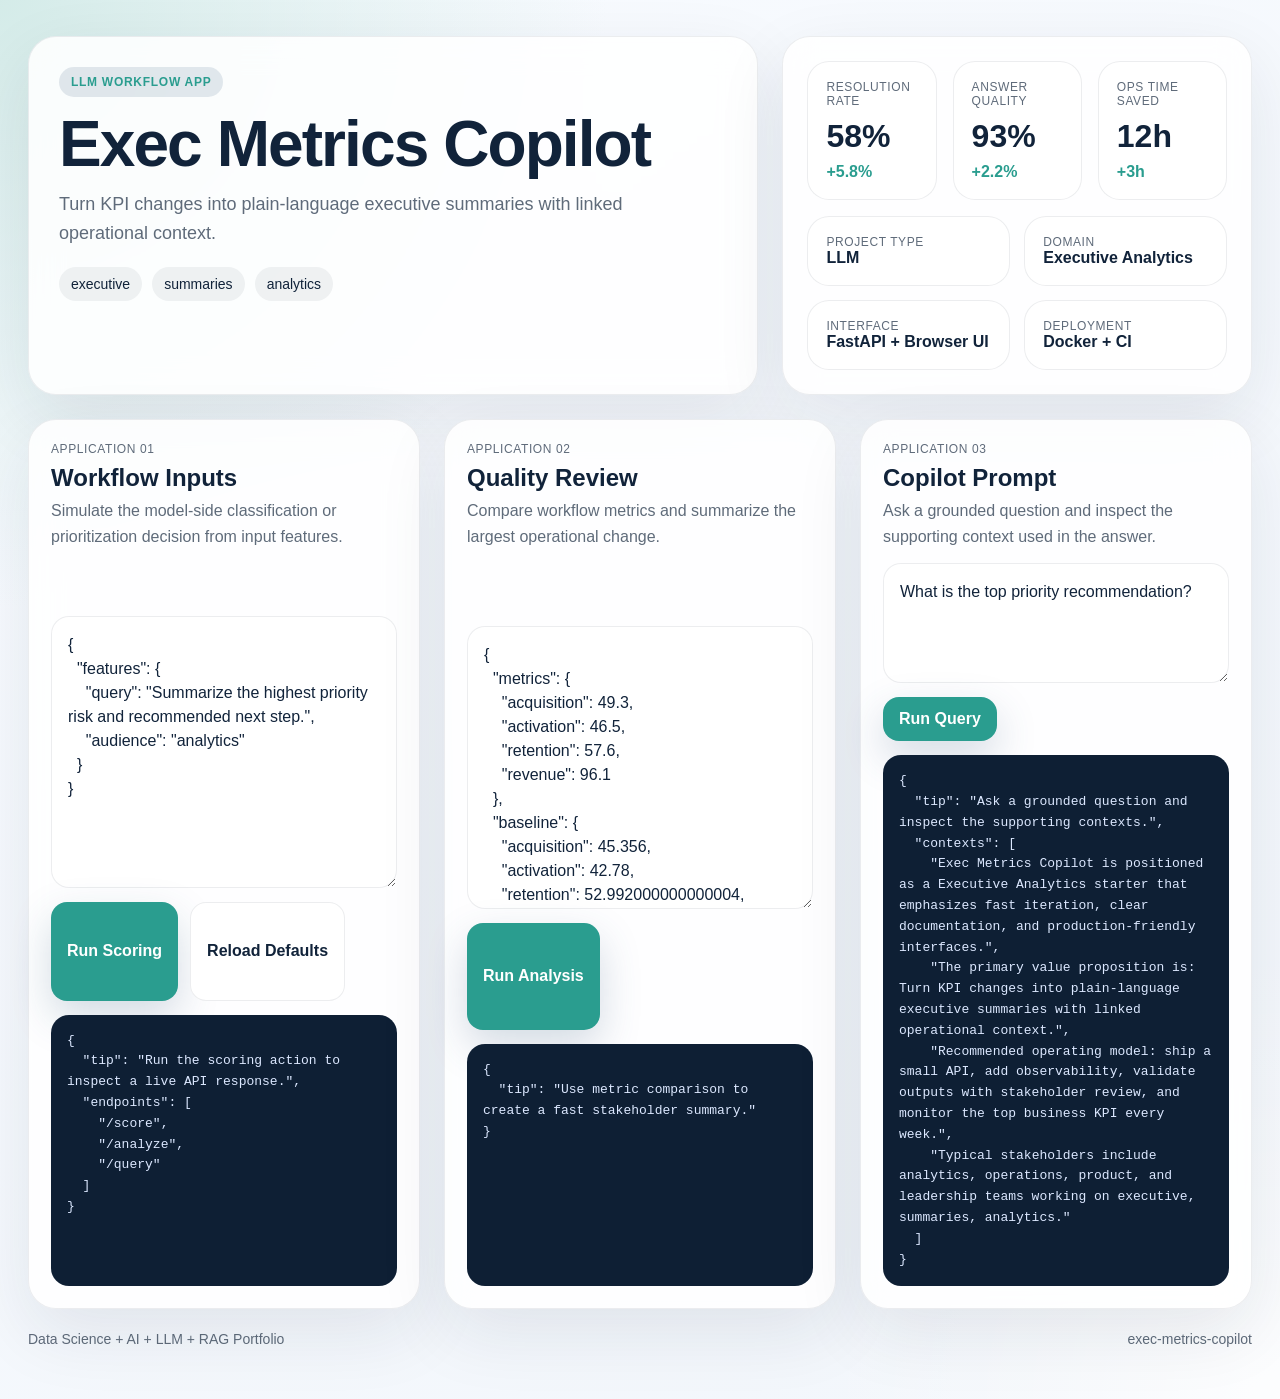
==== src/app/web/index.html @ 5b724ff5 "Publish production-ready portfolio project" ====
<!doctype html>
        <html lang="en">
        <head>
          <meta charset="utf-8">
          <meta name="viewport" content="width=device-width, initial-scale=1">
          <title>Exec Metrics Copilot</title>
          <link rel="stylesheet" href="./styles.css">
          <style>:root { --accent: #2a9d8f; }</style>
        </head>
        <body>
          <div class="page">
            <section class="hero">
              <div class="panel hero-copy">
                <span class="eyebrow">LLM Workflow App</span>
                <h1 id="project-title">Exec Metrics Copilot</h1>
                <p id="project-summary" class="lead">Turn KPI changes into plain-language executive summaries with linked operational context.</p>
                <ul id="project-tags" class="tag-list">
                  <li>executive</li><li>summaries</li><li>analytics</li>
                </ul>
              </div>
              <div class="panel hero-side">
                <div class="metric-grid">
                  <article class='card'><span>Resolution Rate</span><strong>58%</strong><em>+5.8%</em></article>
<article class='card'><span>Answer Quality</span><strong>93%</strong><em>+2.2%</em></article>
<article class='card'><span>Ops Time Saved</span><strong>12h</strong><em>+3h</em></article>
                </div>
                <div class="mini-grid">
                  <article class='mini-card'><span>Project Type</span><strong>LLM</strong></article><article class='mini-card'><span>Domain</span><strong>Executive Analytics</strong></article><article class='mini-card'><span>Interface</span><strong>FastAPI + Browser UI</strong></article><article class='mini-card'><span>Deployment</span><strong>Docker + CI</strong></article>
                </div>
              </div>
            </section>
            <section class="app-grid">
              <article class="panel module">
                <div class="module-header">
                  <span>Application 01</span>
                  <h2>Workflow Inputs</h2>
                  <p>Simulate the model-side classification or prioritization decision from input features.</p>
                </div>
                <textarea id="score-input"></textarea>
                <div class="button-row">
                  <button id="run-score">Run Scoring</button>
                  <button id="load-defaults" class="secondary" type="button">Reload Defaults</button>
                </div>
                <pre id="score-output"></pre>
              </article>
              <article class="panel module">
                <div class="module-header">
                  <span>Application 02</span>
                  <h2>Quality Review</h2>
                  <p>Compare workflow metrics and summarize the largest operational change.</p>
                </div>
                <textarea id="analyze-input"></textarea>
                <div class="button-row">
                  <button id="run-analyze">Run Analysis</button>
                </div>
                <pre id="analyze-output"></pre>
              </article>
              <article class="panel module">
                <div class="module-header">
                  <span>Application 03</span>
                  <h2>Copilot Prompt</h2>
                  <p>Ask a grounded question and inspect the supporting context used in the answer.</p>
                </div>
                <textarea id="query-input" class="query-input"></textarea>
                <div class="button-row">
                  <button id="run-query">Run Query</button>
                </div>
                <pre id="query-output"></pre>
              </article>
            </section>
            <footer class="footer">
              <span>Data Science + AI + LLM + RAG Portfolio</span>
              <span>exec-metrics-copilot</span>
            </footer>
          </div>
          <script id="bootstrap-data" type="application/json">{"project": {"slug": "exec-metrics-copilot", "title": "Exec Metrics Copilot", "project_type": "llm", "domain": "Executive Analytics", "summary": "Turn KPI changes into plain-language executive summaries with linked operational context.", "tags": ["executive", "summaries", "analytics"]}, "sample_features": {"query": "Summarize the highest priority risk and recommended next step.", "audience": "analytics"}, "sample_metrics": {"acquisition": 49.3, "activation": 46.5, "retention": 57.6, "revenue": 96.1}, "sample_query": "What is the top priority recommendation?", "knowledge_base": ["Exec Metrics Copilot is positioned as a Executive Analytics starter that emphasizes fast iteration, clear documentation, and production-friendly interfaces.", "The primary value proposition is: Turn KPI changes into plain-language executive summaries with linked operational context.", "Recommended operating model: ship a small API, add observability, validate outputs with stakeholder review, and monitor the top business KPI every week.", "Typical stakeholders include analytics, operations, product, and leadership teams working on executive, summaries, analytics."], "dashboard_metrics": [{"label": "Resolution Rate", "value": "58%", "delta": "+5.8%"}, {"label": "Answer Quality", "value": "93%", "delta": "+2.2%"}, {"label": "Ops Time Saved", "value": "12h", "delta": "+3h"}]}</script>
          <script src="./app.js"></script>
        </body>
        </html>
---- src/app/web/styles.css ----
:root {
  --accent: #3d5a80;
  --accent-soft: rgba(61, 90, 128, 0.14);
  --bg: #f2f6fb;
  --card: rgba(255, 255, 255, 0.86);
  --line: rgba(16, 32, 51, 0.08);
  --ink: #11233a;
  --muted: #5f6b7a;
  --success: #2a9d8f;
}
* { box-sizing: border-box; }
html, body { margin: 0; min-height: 100%; }
body {
  font-family: "Avenir Next", "Segoe UI", sans-serif;
  color: var(--ink);
  background:
    radial-gradient(circle at top left, color-mix(in srgb, var(--accent) 20%, white), transparent 32%),
    radial-gradient(circle at bottom right, rgba(255,255,255,0.82), transparent 24%),
    linear-gradient(145deg, #f8fbff, var(--bg));
}
.page {
  max-width: 1320px;
  margin: 0 auto;
  padding: 36px 28px 52px;
}
.hero {
  display: grid;
  grid-template-columns: 1.4fr 0.9fr;
  gap: 24px;
  margin-bottom: 24px;
}
.panel {
  background: var(--card);
  border: 1px solid var(--line);
  border-radius: 28px;
  box-shadow: 0 24px 70px rgba(17, 35, 58, 0.09);
  backdrop-filter: blur(16px);
}
.hero-copy {
  padding: 30px;
}
.eyebrow {
  display: inline-flex;
  align-items: center;
  gap: 8px;
  padding: 8px 12px;
  background: var(--accent-soft);
  color: var(--accent);
  border-radius: 999px;
  text-transform: uppercase;
  letter-spacing: 0.06em;
  font-size: 12px;
  font-weight: 700;
}
h1 {
  margin: 16px 0 14px;
  font-size: clamp(2.2rem, 5vw, 4rem);
  line-height: 0.98;
  letter-spacing: -0.03em;
}
.lead {
  font-size: 18px;
  line-height: 1.65;
  color: var(--muted);
  max-width: 60ch;
  margin: 0;
}
.tag-list {
  display: flex;
  flex-wrap: wrap;
  gap: 10px;
  list-style: none;
  margin: 18px 0 0;
  padding: 0;
}
.tag-list li {
  padding: 9px 12px;
  border-radius: 999px;
  background: rgba(17, 35, 58, 0.06);
  color: var(--ink);
  font-size: 14px;
}
.hero-side {
  padding: 24px;
  display: grid;
  gap: 16px;
  align-content: space-between;
}
.metric-grid {
  display: grid;
  grid-template-columns: repeat(3, minmax(0, 1fr));
  gap: 16px;
}
.metric-card,
.mini-card,
.card {
  background: white;
  border: 1px solid var(--line);
  border-radius: 22px;
  padding: 18px;
}
.metric-card span,
.card span,
.mini-card span,
.module-header span {
  display: block;
  color: var(--muted);
  text-transform: uppercase;
  letter-spacing: 0.05em;
  font-size: 12px;
}
.metric-card strong,
.card strong {
  display: block;
  font-size: 32px;
  margin-top: 10px;
}
.metric-card em,
.card em {
  display: inline-block;
  margin-top: 8px;
  font-style: normal;
  color: var(--accent);
  font-weight: 700;
}
.mini-grid {
  display: grid;
  grid-template-columns: repeat(2, minmax(0, 1fr));
  gap: 14px;
}
.app-grid {
  display: grid;
  grid-template-columns: repeat(3, minmax(0, 1fr));
  gap: 24px;
}
.module {
  padding: 22px;
  display: grid;
  gap: 14px;
}
.module-header h2 {
  margin: 8px 0 6px;
  font-size: 24px;
}
.module-header p {
  margin: 0;
  color: var(--muted);
  line-height: 1.6;
}
textarea, input, button {
  font: inherit;
}
textarea {
  width: 100%;
  min-height: 220px;
  resize: vertical;
  border: 1px solid var(--line);
  border-radius: 18px;
  padding: 16px;
  background: rgba(255,255,255,0.92);
  color: var(--ink);
  line-height: 1.5;
}
.query-input {
  min-height: 120px;
}
button {
  border: 0;
  border-radius: 16px;
  background: var(--accent);
  color: white;
  padding: 13px 16px;
  font-weight: 700;
  cursor: pointer;
  box-shadow: 0 16px 40px rgba(61, 90, 128, 0.22);
}
button.secondary {
  background: white;
  color: var(--ink);
  border: 1px solid var(--line);
  box-shadow: none;
}
.button-row {
  display: flex;
  gap: 12px;
  flex-wrap: wrap;
}
pre {
  margin: 0;
  white-space: pre-wrap;
  word-break: break-word;
  background: #0e1f34;
  color: #dce8ff;
  border-radius: 18px;
  padding: 16px;
  min-height: 180px;
  font-size: 13px;
  line-height: 1.6;
  overflow: auto;
}
.footer {
  display: flex;
  justify-content: space-between;
  margin-top: 22px;
  color: var(--muted);
  font-size: 14px;
}
@media (max-width: 1080px) {
  .hero, .app-grid { grid-template-columns: 1fr; }
  .metric-grid { grid-template-columns: 1fr; }
}
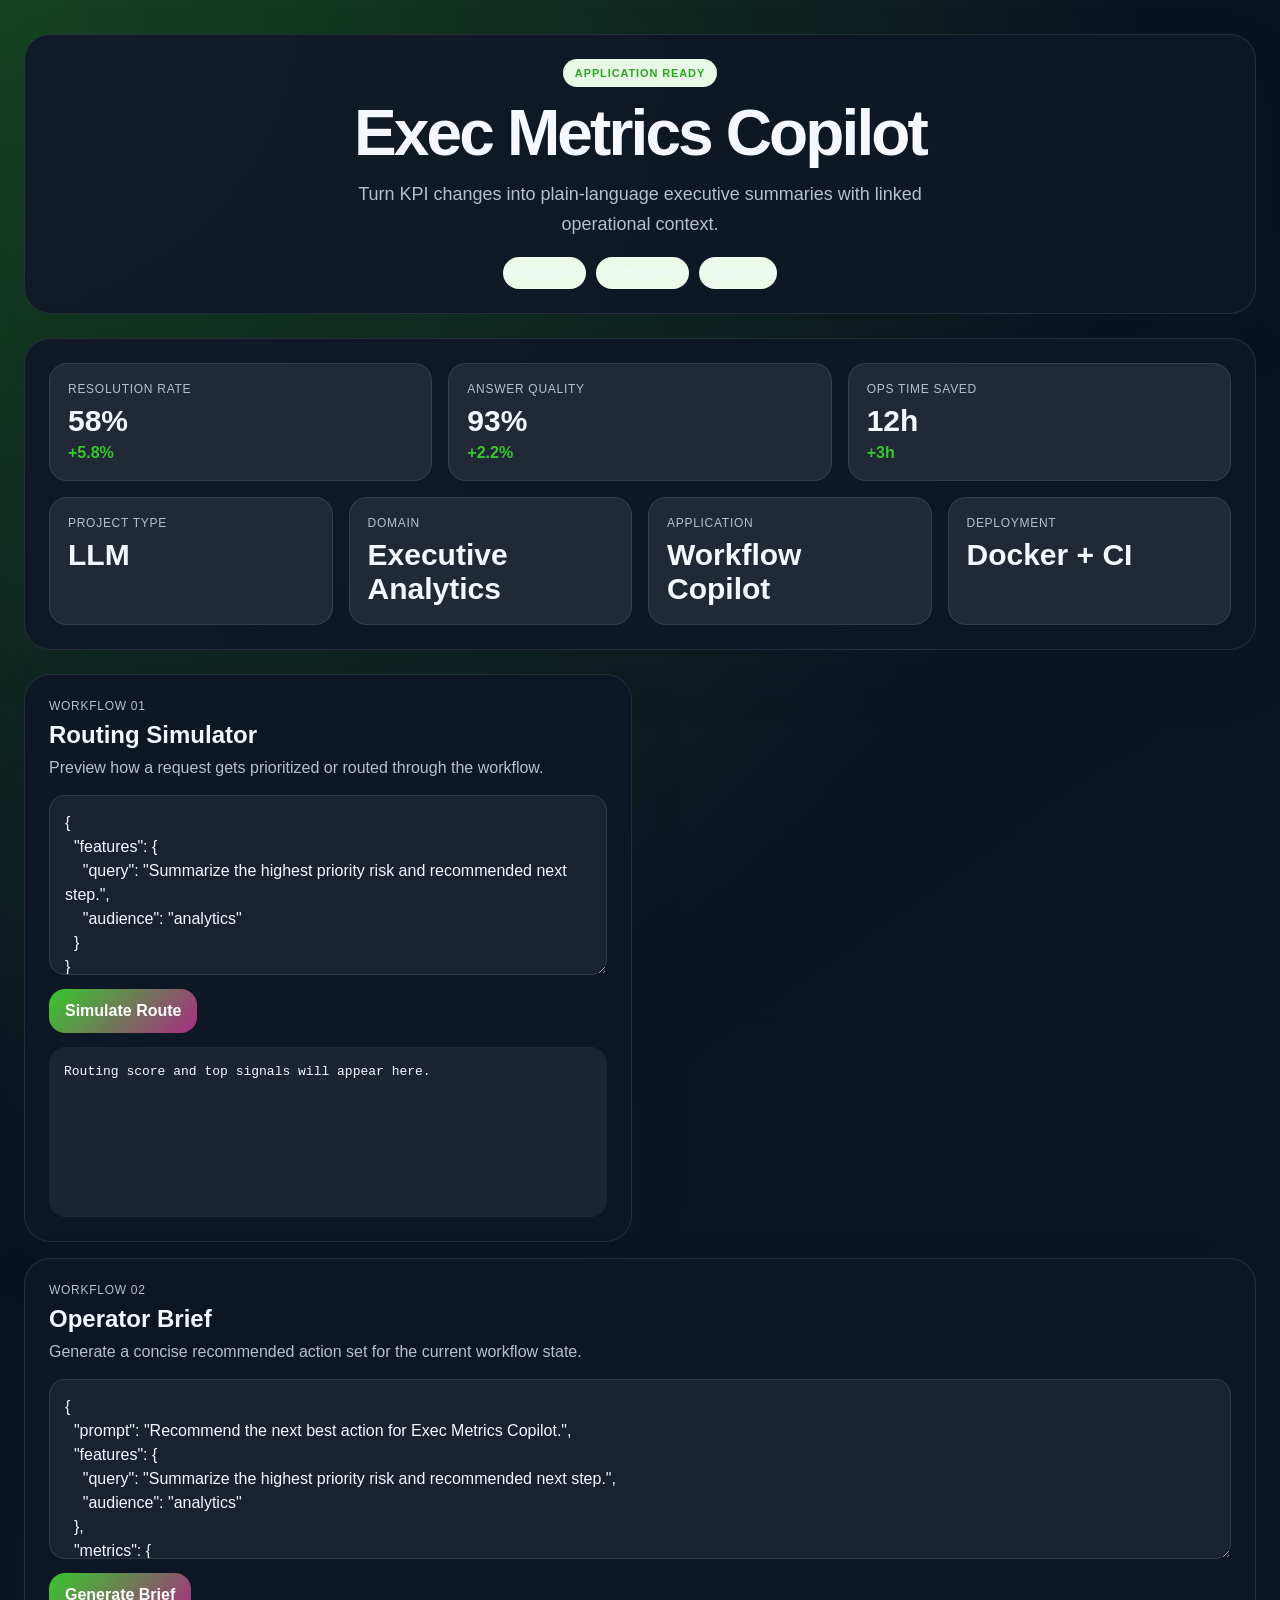
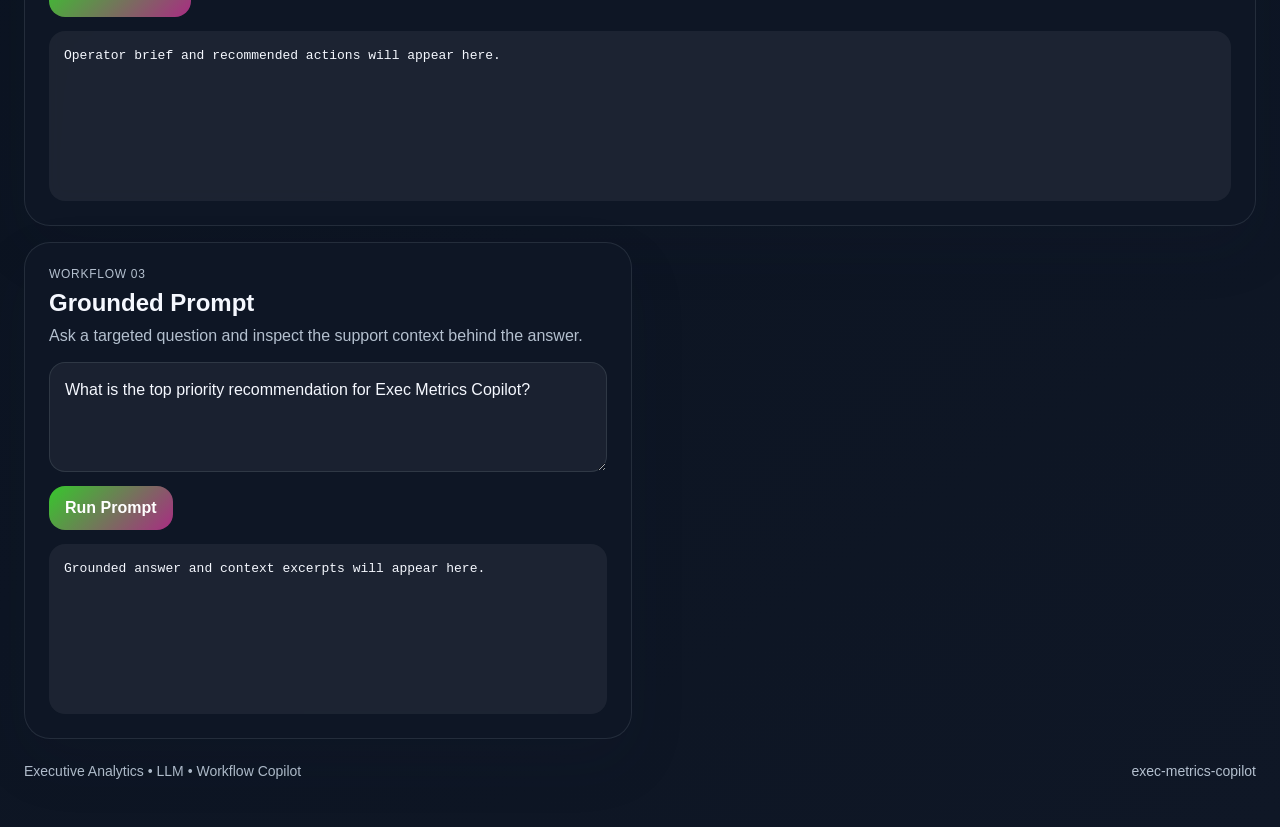
==== commit df41926e: "Publish production-ready portfolio project" ====
--- a/src/app/web/index.html
+++ b/src/app/web/index.html
@@ -6,13 +6,12 @@
           <meta name="viewport" content="width=device-width, initial-scale=1">
           <title>Exec Metrics Copilot</title>
           <link rel="stylesheet" href="./styles.css">
-          <style>:root { --accent: #2a9d8f; }</style>
         </head>
-        <body>
-          <div class="page">
+        <body class="surface-ink">
+          <div class="page layout-folio eyebrow-soft headline-tall modules-2 hero-align-split">
             <section class="hero">
               <div class="panel hero-copy">
-                <span class="eyebrow">LLM Workflow App</span>
+                <span class="eyebrow" data-health>Workflow Copilot</span>
                 <h1 id="project-title">Exec Metrics Copilot</h1>
                 <p id="project-summary" class="lead">Turn KPI changes into plain-language executive summaries with linked operational context.</p>
                 <ul id="project-tags" class="tag-list">
@@ -26,55 +25,71 @@
 <article class='card'><span>Ops Time Saved</span><strong>12h</strong><em>+3h</em></article>
                 </div>
                 <div class="mini-grid">
-                  <article class='mini-card'><span>Project Type</span><strong>LLM</strong></article><article class='mini-card'><span>Domain</span><strong>Executive Analytics</strong></article><article class='mini-card'><span>Interface</span><strong>FastAPI + Browser UI</strong></article><article class='mini-card'><span>Deployment</span><strong>Docker + CI</strong></article>
+                  <article class='mini-card'><span>Project Type</span><strong>LLM</strong></article><article class='mini-card'><span>Domain</span><strong>Executive Analytics</strong></article><article class='mini-card'><span>Application</span><strong>Workflow Copilot</strong></article><article class='mini-card'><span>Deployment</span><strong>Docker + CI</strong></article>
                 </div>
               </div>
             </section>
             <section class="app-grid">
-              <article class="panel module">
-                <div class="module-header">
-                  <span>Application 01</span>
-                  <h2>Workflow Inputs</h2>
-                  <p>Simulate the model-side classification or prioritization decision from input features.</p>
-                </div>
-                <textarea id="score-input"></textarea>
-                <div class="button-row">
-                  <button id="run-score">Run Scoring</button>
-                  <button id="load-defaults" class="secondary" type="button">Reload Defaults</button>
-                </div>
-                <pre id="score-output"></pre>
-              </article>
-              <article class="panel module">
-                <div class="module-header">
-                  <span>Application 02</span>
-                  <h2>Quality Review</h2>
-                  <p>Compare workflow metrics and summarize the largest operational change.</p>
-                </div>
-                <textarea id="analyze-input"></textarea>
-                <div class="button-row">
-                  <button id="run-analyze">Run Analysis</button>
-                </div>
-                <pre id="analyze-output"></pre>
-              </article>
-              <article class="panel module">
-                <div class="module-header">
-                  <span>Application 03</span>
-                  <h2>Copilot Prompt</h2>
-                  <p>Ask a grounded question and inspect the supporting context used in the answer.</p>
-                </div>
-                <textarea id="query-input" class="query-input"></textarea>
-                <div class="button-row">
-                  <button id="run-query">Run Query</button>
-                </div>
-                <pre id="query-output"></pre>
-              </article>
+              <article class="panel module js-module span-normal">
+          <div class="module-header">
+            <span>Workflow 01</span>
+            <h2>Routing Simulator</h2>
+            <p>Preview how a request gets prioritized or routed through the workflow.</p>
+          </div>
+          <textarea class="js-input">{
+  &quot;features&quot;: {
+    &quot;query&quot;: &quot;Summarize the highest priority risk and recommended next step.&quot;,
+    &quot;audience&quot;: &quot;analytics&quot;
+  }
+}</textarea>
+          <div class="button-row">
+            <button class="js-run" data-endpoint="/score" data-input-mode="json">Simulate Route</button>
+          </div>
+          <pre class="js-output">Routing score and top signals will appear here.</pre>
+        </article>
+<article class="panel module js-module span-wide">
+          <div class="module-header">
+            <span>Workflow 02</span>
+            <h2>Operator Brief</h2>
+            <p>Generate a concise recommended action set for the current workflow state.</p>
+          </div>
+          <textarea class="js-input">{
+  &quot;prompt&quot;: &quot;Recommend the next best action for Exec Metrics Copilot.&quot;,
+  &quot;features&quot;: {
+    &quot;query&quot;: &quot;Summarize the highest priority risk and recommended next step.&quot;,
+    &quot;audience&quot;: &quot;analytics&quot;
+  },
+  &quot;metrics&quot;: {
+    &quot;acquisition&quot;: 49.3,
+    &quot;activation&quot;: 46.5,
+    &quot;retention&quot;: 57.6,
+    &quot;revenue&quot;: 96.1
+  }
+}</textarea>
+          <div class="button-row">
+            <button class="js-run" data-endpoint="/recommend" data-input-mode="json">Generate Brief</button>
+          </div>
+          <pre class="js-output">Operator brief and recommended actions will appear here.</pre>
+        </article>
+<article class="panel module js-module span-normal">
+  <div class="module-header">
+    <span>Workflow 03</span>
+    <h2>Grounded Prompt</h2>
+    <p>Ask a targeted question and inspect the support context behind the answer.</p>
+  </div>
+  <textarea class="js-input module-input-text">What is the top priority recommendation for Exec Metrics Copilot?</textarea>
+  <div class="button-row">
+    <button class="js-run" data-endpoint="/query" data-input-mode="text">Run Prompt</button>
+  </div>
+  <pre class="js-output">Grounded answer and context excerpts will appear here.</pre>
+</article>
             </section>
             <footer class="footer">
-              <span>Data Science + AI + LLM + RAG Portfolio</span>
+              <span>Executive Analytics • LLM • Workflow Copilot</span>
               <span>exec-metrics-copilot</span>
             </footer>
           </div>
-          <script id="bootstrap-data" type="application/json">{"project": {"slug": "exec-metrics-copilot", "title": "Exec Metrics Copilot", "project_type": "llm", "domain": "Executive Analytics", "summary": "Turn KPI changes into plain-language executive summaries with linked operational context.", "tags": ["executive", "summaries", "analytics"]}, "sample_features": {"query": "Summarize the highest priority risk and recommended next step.", "audience": "analytics"}, "sample_metrics": {"acquisition": 49.3, "activation": 46.5, "retention": 57.6, "revenue": 96.1}, "sample_query": "What is the top priority recommendation?", "knowledge_base": ["Exec Metrics Copilot is positioned as a Executive Analytics starter that emphasizes fast iteration, clear documentation, and production-friendly interfaces.", "The primary value proposition is: Turn KPI changes into plain-language executive summaries with linked operational context.", "Recommended operating model: ship a small API, add observability, validate outputs with stakeholder review, and monitor the top business KPI every week.", "Typical stakeholders include analytics, operations, product, and leadership teams working on executive, summaries, analytics."], "dashboard_metrics": [{"label": "Resolution Rate", "value": "58%", "delta": "+5.8%"}, {"label": "Answer Quality", "value": "93%", "delta": "+2.2%"}, {"label": "Ops Time Saved", "value": "12h", "delta": "+3h"}]}</script>
+          <script id="bootstrap-data" type="application/json">{"project": {"slug": "exec-metrics-copilot", "title": "Exec Metrics Copilot", "project_type": "llm", "domain": "Executive Analytics", "summary": "Turn KPI changes into plain-language executive summaries with linked operational context.", "tags": ["executive", "summaries", "analytics"]}, "app_archetype": "copilot", "ui_profile": {"layout": "folio", "surface": "ink", "font_stack": "\"IBM Plex Sans\", \"Segoe UI\", sans-serif", "radius": 26, "shadow": 58, "eyebrow_style": "soft", "module_columns": 2, "hero_align": "split", "headline_mode": "tall"}, "app_modules": [{"label": "Workflow 01", "title": "Routing Simulator", "description": "Preview how a request gets prioritized or routed through the workflow.", "endpoint": "/score", "input_mode": "json", "cta": "Simulate Route", "prefill": "{\n  \"features\": {\n    \"query\": \"Summarize the highest priority risk and recommended next step.\",\n    \"audience\": \"analytics\"\n  }\n}", "hint": "Routing score and top signals will appear here.", "span": "normal"}, {"label": "Workflow 02", "title": "Operator Brief", "description": "Generate a concise recommended action set for the current workflow state.", "endpoint": "/recommend", "input_mode": "json", "cta": "Generate Brief", "prefill": "{\n  \"prompt\": \"Recommend the next best action for Exec Metrics Copilot.\",\n  \"features\": {\n    \"query\": \"Summarize the highest priority risk and recommended next step.\",\n    \"audience\": \"analytics\"\n  },\n  \"metrics\": {\n    \"acquisition\": 49.3,\n    \"activation\": 46.5,\n    \"retention\": 57.6,\n    \"revenue\": 96.1\n  }\n}", "hint": "Operator brief and recommended actions will appear here.", "span": "wide"}, {"label": "Workflow 03", "title": "Grounded Prompt", "description": "Ask a targeted question and inspect the support context behind the answer.", "endpoint": "/query", "input_mode": "text", "cta": "Run Prompt", "prefill": "What is the top priority recommendation for Exec Metrics Copilot?", "hint": "Grounded answer and context excerpts will appear here.", "span": "normal"}], "sample_features": {"query": "Summarize the highest priority risk and recommended next step.", "audience": "analytics"}, "sample_metrics": {"acquisition": 49.3, "activation": 46.5, "retention": 57.6, "revenue": 96.1}, "knowledge_base": ["Exec Metrics Copilot is positioned as a Executive Analytics starter that emphasizes fast iteration, clear documentation, and production-friendly interfaces.", "The primary value proposition is: Turn KPI changes into plain-language executive summaries with linked operational context.", "Recommended operating model: ship a small API, add observability, validate outputs with stakeholder review, and monitor the top business KPI every week.", "Typical stakeholders include analytics, operations, product, and leadership teams working on executive, summaries, analytics."], "dashboard_metrics": [{"label": "Resolution Rate", "value": "58%", "delta": "+5.8%"}, {"label": "Answer Quality", "value": "93%", "delta": "+2.2%"}, {"label": "Ops Time Saved", "value": "12h", "delta": "+3h"}]}</script>
           <script src="./app.js"></script>
         </body>
         </html>
--- a/src/app/web/styles.css
+++ b/src/app/web/styles.css
@@ -1,141 +1,185 @@
 
 :root {
-  --accent: #3d5a80;
-  --accent-soft: rgba(61, 90, 128, 0.14);
-  --bg: #f2f6fb;
+  --accent: #36c82c;
+  --accent-2: #a92c83;
+  --accent-soft: color-mix(in srgb, var(--accent) 18%, white);
+  --radius: 26px;
+  --shadow-size: 58px;
+  --font-stack: "IBM Plex Sans", "Segoe UI", sans-serif;
+  --bg: #f4f7fb;
   --card: rgba(255, 255, 255, 0.86);
   --line: rgba(16, 32, 51, 0.08);
-  --ink: #11233a;
+  --ink: #102033;
   --muted: #5f6b7a;
-  --success: #2a9d8f;
+  --output-bg: #0d1b2e;
+  --output-ink: #dae8ff;
 }
 * { box-sizing: border-box; }
 html, body { margin: 0; min-height: 100%; }
 body {
-  font-family: "Avenir Next", "Segoe UI", sans-serif;
+  font-family: var(--font-stack);
   color: var(--ink);
-  background:
-    radial-gradient(circle at top left, color-mix(in srgb, var(--accent) 20%, white), transparent 32%),
-    radial-gradient(circle at bottom right, rgba(255,255,255,0.82), transparent 24%),
-    linear-gradient(145deg, #f8fbff, var(--bg));
+  background: linear-gradient(145deg, #f8fbff, var(--bg));
+}
+body.surface-mist {
+  --bg: #eef4fb;
+  background:
+    radial-gradient(circle at top left, color-mix(in srgb, var(--accent) 18%, white), transparent 34%),
+    linear-gradient(145deg, #fbfdff, var(--bg));
+}
+body.surface-aurora {
+  --bg: #edf1ff;
+  background:
+    radial-gradient(circle at 0% 0%, color-mix(in srgb, var(--accent) 22%, white), transparent 38%),
+    radial-gradient(circle at 100% 100%, color-mix(in srgb, var(--accent-2) 20%, white), transparent 28%),
+    linear-gradient(135deg, #f7f8ff, var(--bg));
+}
+body.surface-sand {
+  --bg: #f5efe8;
+  --card: rgba(255, 251, 246, 0.9);
+  background:
+    linear-gradient(135deg, rgba(255,255,255,0.82), rgba(245, 239, 232, 0.98)),
+    radial-gradient(circle at top right, color-mix(in srgb, var(--accent) 16%, white), transparent 32%);
+}
+body.surface-slate {
+  --bg: #ecf0f7;
+  --card: rgba(248, 250, 255, 0.88);
+  background:
+    linear-gradient(160deg, #f7f9fc, var(--bg)),
+    radial-gradient(circle at bottom left, color-mix(in srgb, var(--accent-2) 16%, white), transparent 34%);
+}
+body.surface-paper {
+  --bg: #f8f8f4;
+  --card: rgba(255,255,255,0.93);
+  background:
+    linear-gradient(180deg, #fffefb, var(--bg));
+}
+body.surface-ink {
+  --bg: #0f1726;
+  --card: rgba(15, 23, 38, 0.88);
+  --line: rgba(226, 238, 255, 0.1);
+  --ink: #f5f8ff;
+  --muted: #b4c0cf;
+  --output-bg: rgba(255,255,255,0.06);
+  --output-ink: #f5f8ff;
+  background:
+    radial-gradient(circle at top left, color-mix(in srgb, var(--accent) 28%, transparent), transparent 42%),
+    linear-gradient(145deg, #09111d, var(--bg));
 }
 .page {
-  max-width: 1320px;
+  max-width: 1360px;
   margin: 0 auto;
-  padding: 36px 28px 52px;
-}
-.hero {
-  display: grid;
-  grid-template-columns: 1.4fr 0.9fr;
+  padding: 34px 24px 48px;
+  display: grid;
   gap: 24px;
-  margin-bottom: 24px;
 }
 .panel {
   background: var(--card);
   border: 1px solid var(--line);
-  border-radius: 28px;
-  box-shadow: 0 24px 70px rgba(17, 35, 58, 0.09);
-  backdrop-filter: blur(16px);
-}
-.hero-copy {
-  padding: 30px;
+  border-radius: var(--radius);
+  box-shadow: 0 24px var(--shadow-size) rgba(16, 32, 51, 0.1);
+  backdrop-filter: blur(18px);
+}
+.hero {
+  display: grid;
+  gap: 24px;
+}
+.hero-copy,
+.hero-side,
+.module {
+  padding: 24px;
 }
 .eyebrow {
   display: inline-flex;
   align-items: center;
   gap: 8px;
   padding: 8px 12px;
+  border-radius: 999px;
   background: var(--accent-soft);
   color: var(--accent);
-  border-radius: 999px;
   text-transform: uppercase;
-  letter-spacing: 0.06em;
-  font-size: 12px;
-  font-weight: 700;
+  letter-spacing: 0.08em;
+  font-size: 11px;
+  font-weight: 800;
+}
+.page.eyebrow-outline .eyebrow {
+  background: transparent;
+  border: 1px solid color-mix(in srgb, var(--accent) 40%, white);
+}
+.page.eyebrow-soft .eyebrow {
+  background: color-mix(in srgb, var(--accent) 12%, white);
+  color: color-mix(in srgb, var(--accent) 82%, black);
 }
 h1 {
-  margin: 16px 0 14px;
-  font-size: clamp(2.2rem, 5vw, 4rem);
-  line-height: 0.98;
-  letter-spacing: -0.03em;
-}
+  margin: 14px 0 12px;
+  font-size: clamp(2.2rem, 5vw, 4.4rem);
+  line-height: 0.96;
+  letter-spacing: -0.045em;
+}
+.page.headline-compact h1 { max-width: 10ch; }
+.page.headline-tall h1 { line-height: 1.03; font-size: clamp(2.4rem, 5vw, 4.8rem); }
 .lead {
+  margin: 0;
   font-size: 18px;
-  line-height: 1.65;
+  line-height: 1.68;
   color: var(--muted);
-  max-width: 60ch;
-  margin: 0;
+  max-width: 62ch;
 }
 .tag-list {
+  list-style: none;
   display: flex;
   flex-wrap: wrap;
   gap: 10px;
-  list-style: none;
   margin: 18px 0 0;
   padding: 0;
 }
 .tag-list li {
-  padding: 9px 12px;
+  padding: 8px 12px;
   border-radius: 999px;
-  background: rgba(17, 35, 58, 0.06);
+  background: color-mix(in srgb, var(--accent) 10%, white);
   color: var(--ink);
   font-size: 14px;
 }
 .hero-side {
-  padding: 24px;
   display: grid;
   gap: 16px;
-  align-content: space-between;
-}
-.metric-grid {
-  display: grid;
-  grid-template-columns: repeat(3, minmax(0, 1fr));
+}
+.metric-grid,
+.mini-grid,
+.app-grid {
+  display: grid;
   gap: 16px;
 }
-.metric-card,
-.mini-card,
-.card {
-  background: white;
+.card,
+.mini-card {
+  background: color-mix(in srgb, var(--card) 92%, white);
   border: 1px solid var(--line);
-  border-radius: 22px;
+  border-radius: calc(var(--radius) - 8px);
   padding: 18px;
 }
-.metric-card span,
 .card span,
 .mini-card span,
 .module-header span {
   display: block;
   color: var(--muted);
   text-transform: uppercase;
-  letter-spacing: 0.05em;
+  letter-spacing: 0.06em;
   font-size: 12px;
 }
-.metric-card strong,
-.card strong {
+.card strong,
+.mini-card strong {
   display: block;
-  font-size: 32px;
-  margin-top: 10px;
-}
-.metric-card em,
+  margin-top: 8px;
+  font-size: 30px;
+}
 .card em {
   display: inline-block;
-  margin-top: 8px;
+  margin-top: 6px;
   font-style: normal;
   color: var(--accent);
   font-weight: 700;
 }
-.mini-grid {
-  display: grid;
-  grid-template-columns: repeat(2, minmax(0, 1fr));
-  gap: 14px;
-}
-.app-grid {
-  display: grid;
-  grid-template-columns: repeat(3, minmax(0, 1fr));
-  gap: 24px;
-}
 .module {
-  padding: 22px;
   display: grid;
   gap: 14px;
 }
@@ -148,65 +192,157 @@
   color: var(--muted);
   line-height: 1.6;
 }
-textarea, input, button {
+textarea,
+button {
   font: inherit;
 }
 textarea {
   width: 100%;
-  min-height: 220px;
+  min-height: 180px;
   resize: vertical;
   border: 1px solid var(--line);
-  border-radius: 18px;
-  padding: 16px;
-  background: rgba(255,255,255,0.92);
+  border-radius: calc(var(--radius) - 10px);
+  padding: 15px;
+  background: rgba(255,255,255,0.82);
   color: var(--ink);
   line-height: 1.5;
 }
-.query-input {
-  min-height: 120px;
+body.surface-ink textarea {
+  background: rgba(255,255,255,0.05);
+}
+.module-input-text {
+  min-height: 110px;
+}
+.button-row {
+  display: flex;
+  flex-wrap: wrap;
+  gap: 10px;
 }
 button {
   border: 0;
   border-radius: 16px;
-  background: var(--accent);
+  background: linear-gradient(135deg, var(--accent), var(--accent-2));
   color: white;
   padding: 13px 16px;
   font-weight: 700;
   cursor: pointer;
-  box-shadow: 0 16px 40px rgba(61, 90, 128, 0.22);
-}
-button.secondary {
-  background: white;
-  color: var(--ink);
-  border: 1px solid var(--line);
-  box-shadow: none;
-}
-.button-row {
-  display: flex;
-  gap: 12px;
-  flex-wrap: wrap;
 }
 pre {
   margin: 0;
   white-space: pre-wrap;
   word-break: break-word;
-  background: #0e1f34;
-  color: #dce8ff;
-  border-radius: 18px;
-  padding: 16px;
-  min-height: 180px;
+  background: var(--output-bg);
+  color: var(--output-ink);
+  border-radius: calc(var(--radius) - 10px);
+  padding: 15px;
+  min-height: 170px;
+  line-height: 1.58;
   font-size: 13px;
-  line-height: 1.6;
   overflow: auto;
 }
 .footer {
   display: flex;
   justify-content: space-between;
-  margin-top: 22px;
   color: var(--muted);
   font-size: 14px;
 }
-@media (max-width: 1080px) {
-  .hero, .app-grid { grid-template-columns: 1fr; }
-  .metric-grid { grid-template-columns: 1fr; }
-}
+.page.layout-horizon .hero {
+  grid-template-columns: 1.45fr 1fr;
+  align-items: stretch;
+}
+.page.layout-horizon.modules-2 .app-grid,
+.page.layout-horizon.modules-3 .app-grid {
+  grid-template-columns: repeat(3, minmax(0, 1fr));
+}
+.page.layout-rail .hero {
+  grid-template-columns: 0.92fr 1.08fr;
+}
+.page.layout-rail .hero-copy {
+  padding-top: 34px;
+}
+.page.layout-rail .app-grid {
+  grid-template-columns: repeat(2, minmax(0, 1fr));
+}
+.page.layout-folio .hero {
+  grid-template-columns: 1fr;
+}
+.page.layout-folio .hero-copy {
+  text-align: center;
+}
+.page.layout-folio .lead {
+  margin-inline: auto;
+}
+.page.layout-folio .tag-list {
+  justify-content: center;
+}
+.page.layout-folio .metric-grid {
+  grid-template-columns: repeat(3, minmax(0, 1fr));
+}
+.page.layout-folio .mini-grid {
+  grid-template-columns: repeat(4, minmax(0, 1fr));
+}
+.page.layout-folio .app-grid {
+  grid-template-columns: repeat(2, minmax(0, 1fr));
+}
+.page.layout-board .hero {
+  grid-template-columns: 1fr;
+}
+.page.layout-board .hero-side {
+  grid-template-columns: 1.2fr 0.8fr;
+  align-items: start;
+}
+.page.layout-board .metric-grid {
+  grid-template-columns: repeat(3, minmax(0, 1fr));
+}
+.page.layout-board .app-grid {
+  grid-template-columns: repeat(4, minmax(0, 1fr));
+}
+.page.layout-stack .hero {
+  grid-template-columns: 1fr;
+}
+.page.layout-stack .hero-side {
+  grid-template-columns: repeat(2, minmax(0, 1fr));
+}
+.page.layout-stack .app-grid {
+  grid-template-columns: repeat(3, minmax(0, 1fr));
+}
+.page.layout-console .hero {
+  grid-template-columns: 1.1fr 0.9fr;
+}
+.page.layout-console .panel,
+.page.layout-console .card,
+.page.layout-console .mini-card {
+  border-radius: 18px;
+}
+.page.modules-2 .app-grid {
+  grid-template-columns: repeat(2, minmax(0, 1fr));
+}
+.module.span-wide {
+  grid-column: span 2;
+}
+.hero-align-center .hero-copy {
+  text-align: center;
+}
+.hero-align-center .lead,
+.hero-align-center .tag-list {
+  margin-inline: auto;
+  justify-content: center;
+}
+@media (max-width: 1120px) {
+  .page.layout-horizon .hero,
+  .page.layout-rail .hero,
+  .page.layout-console .hero,
+  .page.layout-board .hero-side,
+  .page.layout-folio .mini-grid,
+  .page.layout-stack .hero-side,
+  .page.modules-2 .app-grid,
+  .page.layout-board .app-grid,
+  .page.layout-stack .app-grid,
+  .page.layout-horizon.modules-3 .app-grid,
+  .page.layout-folio .app-grid {
+    grid-template-columns: 1fr;
+  }
+  .module.span-wide {
+    grid-column: auto;
+  }
+}
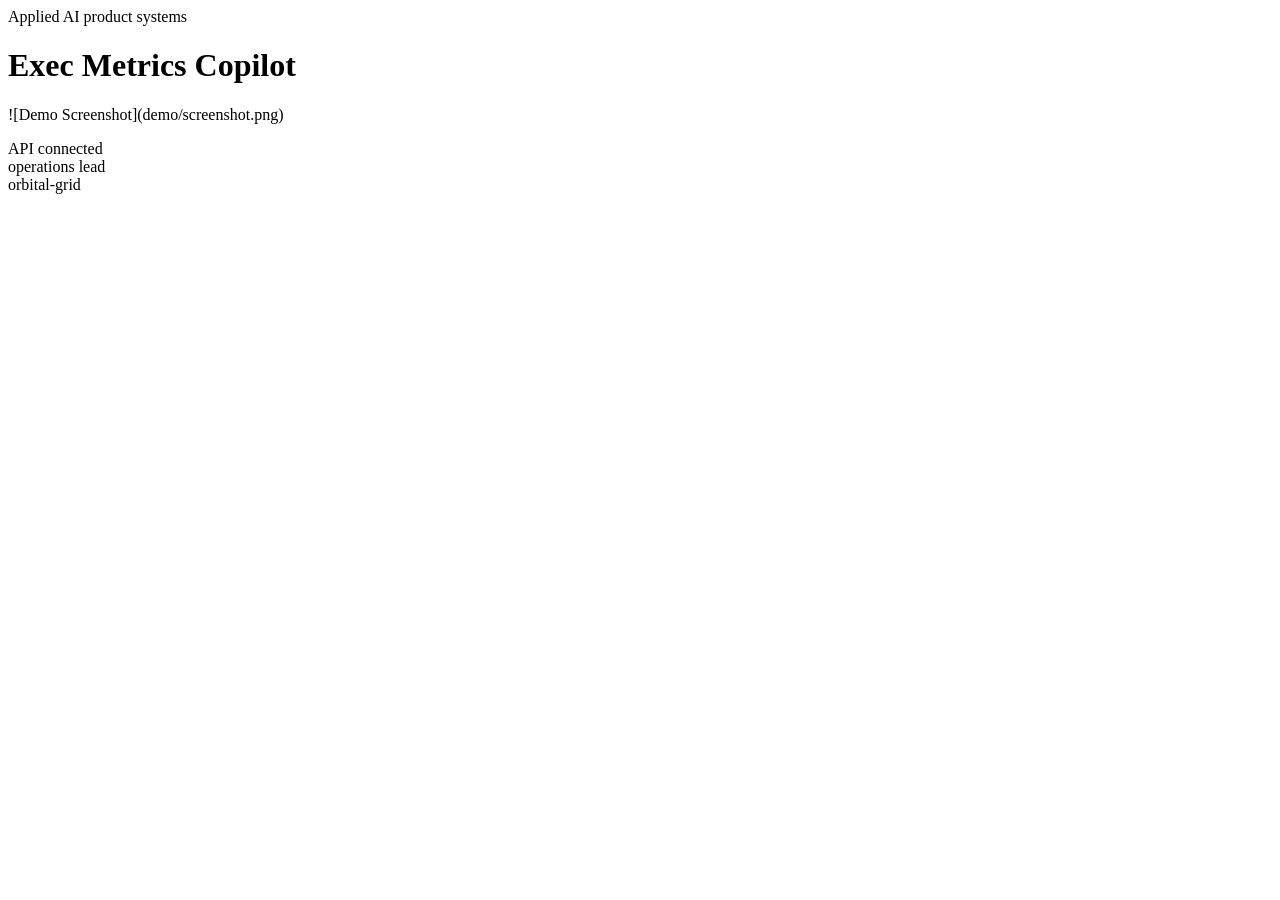
==== commit 22d1cd38: "Upgrade to production-grade app scaffold and 3D landing page" ====
--- a/src/app/web/index.html
+++ b/src/app/web/index.html
@@ -1,95 +1,29 @@
-
-        <!doctype html>
-        <html lang="en">
-        <head>
-          <meta charset="utf-8">
-          <meta name="viewport" content="width=device-width, initial-scale=1">
-          <title>Exec Metrics Copilot</title>
-          <link rel="stylesheet" href="./styles.css">
-        </head>
-        <body class="surface-ink">
-          <div class="page layout-folio eyebrow-soft headline-tall modules-2 hero-align-split">
-            <section class="hero">
-              <div class="panel hero-copy">
-                <span class="eyebrow" data-health>Workflow Copilot</span>
-                <h1 id="project-title">Exec Metrics Copilot</h1>
-                <p id="project-summary" class="lead">Turn KPI changes into plain-language executive summaries with linked operational context.</p>
-                <ul id="project-tags" class="tag-list">
-                  <li>executive</li><li>summaries</li><li>analytics</li>
-                </ul>
-              </div>
-              <div class="panel hero-side">
-                <div class="metric-grid">
-                  <article class='card'><span>Resolution Rate</span><strong>58%</strong><em>+5.8%</em></article>
-<article class='card'><span>Answer Quality</span><strong>93%</strong><em>+2.2%</em></article>
-<article class='card'><span>Ops Time Saved</span><strong>12h</strong><em>+3h</em></article>
-                </div>
-                <div class="mini-grid">
-                  <article class='mini-card'><span>Project Type</span><strong>LLM</strong></article><article class='mini-card'><span>Domain</span><strong>Executive Analytics</strong></article><article class='mini-card'><span>Application</span><strong>Workflow Copilot</strong></article><article class='mini-card'><span>Deployment</span><strong>Docker + CI</strong></article>
-                </div>
-              </div>
-            </section>
-            <section class="app-grid">
-              <article class="panel module js-module span-normal">
-          <div class="module-header">
-            <span>Workflow 01</span>
-            <h2>Routing Simulator</h2>
-            <p>Preview how a request gets prioritized or routed through the workflow.</p>
-          </div>
-          <textarea class="js-input">{
-  &quot;features&quot;: {
-    &quot;query&quot;: &quot;Summarize the highest priority risk and recommended next step.&quot;,
-    &quot;audience&quot;: &quot;analytics&quot;
-  }
-}</textarea>
-          <div class="button-row">
-            <button class="js-run" data-endpoint="/score" data-input-mode="json">Simulate Route</button>
-          </div>
-          <pre class="js-output">Routing score and top signals will appear here.</pre>
-        </article>
-<article class="panel module js-module span-wide">
-          <div class="module-header">
-            <span>Workflow 02</span>
-            <h2>Operator Brief</h2>
-            <p>Generate a concise recommended action set for the current workflow state.</p>
-          </div>
-          <textarea class="js-input">{
-  &quot;prompt&quot;: &quot;Recommend the next best action for Exec Metrics Copilot.&quot;,
-  &quot;features&quot;: {
-    &quot;query&quot;: &quot;Summarize the highest priority risk and recommended next step.&quot;,
-    &quot;audience&quot;: &quot;analytics&quot;
-  },
-  &quot;metrics&quot;: {
-    &quot;acquisition&quot;: 49.3,
-    &quot;activation&quot;: 46.5,
-    &quot;retention&quot;: 57.6,
-    &quot;revenue&quot;: 96.1
-  }
-}</textarea>
-          <div class="button-row">
-            <button class="js-run" data-endpoint="/recommend" data-input-mode="json">Generate Brief</button>
-          </div>
-          <pre class="js-output">Operator brief and recommended actions will appear here.</pre>
-        </article>
-<article class="panel module js-module span-normal">
-  <div class="module-header">
-    <span>Workflow 03</span>
-    <h2>Grounded Prompt</h2>
-    <p>Ask a targeted question and inspect the support context behind the answer.</p>
+<!DOCTYPE html>
+<html lang="en">
+<head>
+  <meta charset="UTF-8" />
+  <meta name="viewport" content="width=device-width, initial-scale=1.0" />
+  <title>Exec Metrics Copilot App</title>
+  <link rel="stylesheet" href="/assets/styles.css" />
+</head>
+<body>
+  <div id="scene" class="app-scene">
+    <header class="shell hero">
+      <div>
+        <span class="eyebrow">Applied AI product systems</span>
+        <h1>Exec Metrics Copilot</h1>
+        <p>![Demo Screenshot](demo/screenshot.png)</p>
+      </div>
+      <aside class="status-card">
+        <div class="pill">API connected</div>
+        <div class="pill">operations lead</div>
+        <div class="pill">orbital-grid</div>
+      </aside>
+    </header>
+    <section id="metrics" class="grid metrics"></section>
+    <section id="signals" class="grid signals"></section>
   </div>
-  <textarea class="js-input module-input-text">What is the top priority recommendation for Exec Metrics Copilot?</textarea>
-  <div class="button-row">
-    <button class="js-run" data-endpoint="/query" data-input-mode="text">Run Prompt</button>
-  </div>
-  <pre class="js-output">Grounded answer and context excerpts will appear here.</pre>
-</article>
-            </section>
-            <footer class="footer">
-              <span>Executive Analytics • LLM • Workflow Copilot</span>
-              <span>exec-metrics-copilot</span>
-            </footer>
-          </div>
-          <script id="bootstrap-data" type="application/json">{"project": {"slug": "exec-metrics-copilot", "title": "Exec Metrics Copilot", "project_type": "llm", "domain": "Executive Analytics", "summary": "Turn KPI changes into plain-language executive summaries with linked operational context.", "tags": ["executive", "summaries", "analytics"]}, "app_archetype": "copilot", "ui_profile": {"layout": "folio", "surface": "ink", "font_stack": "\"IBM Plex Sans\", \"Segoe UI\", sans-serif", "radius": 26, "shadow": 58, "eyebrow_style": "soft", "module_columns": 2, "hero_align": "split", "headline_mode": "tall"}, "app_modules": [{"label": "Workflow 01", "title": "Routing Simulator", "description": "Preview how a request gets prioritized or routed through the workflow.", "endpoint": "/score", "input_mode": "json", "cta": "Simulate Route", "prefill": "{\n  \"features\": {\n    \"query\": \"Summarize the highest priority risk and recommended next step.\",\n    \"audience\": \"analytics\"\n  }\n}", "hint": "Routing score and top signals will appear here.", "span": "normal"}, {"label": "Workflow 02", "title": "Operator Brief", "description": "Generate a concise recommended action set for the current workflow state.", "endpoint": "/recommend", "input_mode": "json", "cta": "Generate Brief", "prefill": "{\n  \"prompt\": \"Recommend the next best action for Exec Metrics Copilot.\",\n  \"features\": {\n    \"query\": \"Summarize the highest priority risk and recommended next step.\",\n    \"audience\": \"analytics\"\n  },\n  \"metrics\": {\n    \"acquisition\": 49.3,\n    \"activation\": 46.5,\n    \"retention\": 57.6,\n    \"revenue\": 96.1\n  }\n}", "hint": "Operator brief and recommended actions will appear here.", "span": "wide"}, {"label": "Workflow 03", "title": "Grounded Prompt", "description": "Ask a targeted question and inspect the support context behind the answer.", "endpoint": "/query", "input_mode": "text", "cta": "Run Prompt", "prefill": "What is the top priority recommendation for Exec Metrics Copilot?", "hint": "Grounded answer and context excerpts will appear here.", "span": "normal"}], "sample_features": {"query": "Summarize the highest priority risk and recommended next step.", "audience": "analytics"}, "sample_metrics": {"acquisition": 49.3, "activation": 46.5, "retention": 57.6, "revenue": 96.1}, "knowledge_base": ["Exec Metrics Copilot is positioned as a Executive Analytics starter that emphasizes fast iteration, clear documentation, and production-friendly interfaces.", "The primary value proposition is: Turn KPI changes into plain-language executive summaries with linked operational context.", "Recommended operating model: ship a small API, add observability, validate outputs with stakeholder review, and monitor the top business KPI every week.", "Typical stakeholders include analytics, operations, product, and leadership teams working on executive, summaries, analytics."], "dashboard_metrics": [{"label": "Resolution Rate", "value": "58%", "delta": "+5.8%"}, {"label": "Answer Quality", "value": "93%", "delta": "+2.2%"}, {"label": "Ops Time Saved", "value": "12h", "delta": "+3h"}]}</script>
-          <script src="./app.js"></script>
-        </body>
-        </html>
+  <script>window.PROJECT_MANIFEST = {"slug": "exec-metrics-copilot", "title": "Exec Metrics Copilot", "summary": "![Demo Screenshot](demo/screenshot.png)", "domain": "Applied AI product systems", "audience": "operations lead", "promise": "Turn promising technical capability into a production-shaped workflow for real teams.", "hero": ["Production-grade app scaffold with API, CI, tests, Docker, and GitHub Pages landing.", "3D landing surface designed for GitHub Pages and recruiter-friendly storytelling.", "App backend structured for local or container deployment without changing the product narrative."], "kpis": [{"label": "Workflow clarity", "value": "82%", "note": "Operator actions mapped to product stages"}, {"label": "Deployment posture", "value": "API + Docker", "note": "Local and containerized startup paths"}, {"label": "Presentation layer", "value": "3D Pages ready", "note": "Static GitHub landing page included"}], "stages": ["ingest", "validate", "analyze", "decide", "monitor"], "cards": [{"title": "Operator cockpit", "body": "One-screen surface for the operations lead to understand what matters first."}, {"title": "API contract", "body": "Structured endpoints for health, manifest, readiness, and showcase data."}, {"title": "Deployment path", "body": "Repository includes Docker, Compose, CI workflow, and a Pages-ready landing surface."}], "scene": "orbital-grid", "theme": {"bg": "#04070d", "surface": "#0d1320", "ink": "#edf4ff", "muted": "#8d9cb7", "accent": "#6ea8ff", "accent2": "#59ffd1"}, "pages_url": "https://r-behera.github.io/exec-metrics-copilot/", "api_examples": {"health": {"status": "ok", "project": "exec-metrics-copilot"}, "readiness": {"api": "ready", "landing_page": "docs/index.html", "container": "Dockerfile present"}, "signals": [{"name": "Decision coverage", "status": "strong", "detail": "App and landing narrative aligned"}, {"name": "Operator context", "status": "strong", "detail": "Primary user anchored as operations lead"}, {"name": "Delivery path", "status": "ready", "detail": "Pages + containerized app scaffold generated"}]}};</script>
+  <script src="/assets/app.js"></script>
+</body>
+</html>
